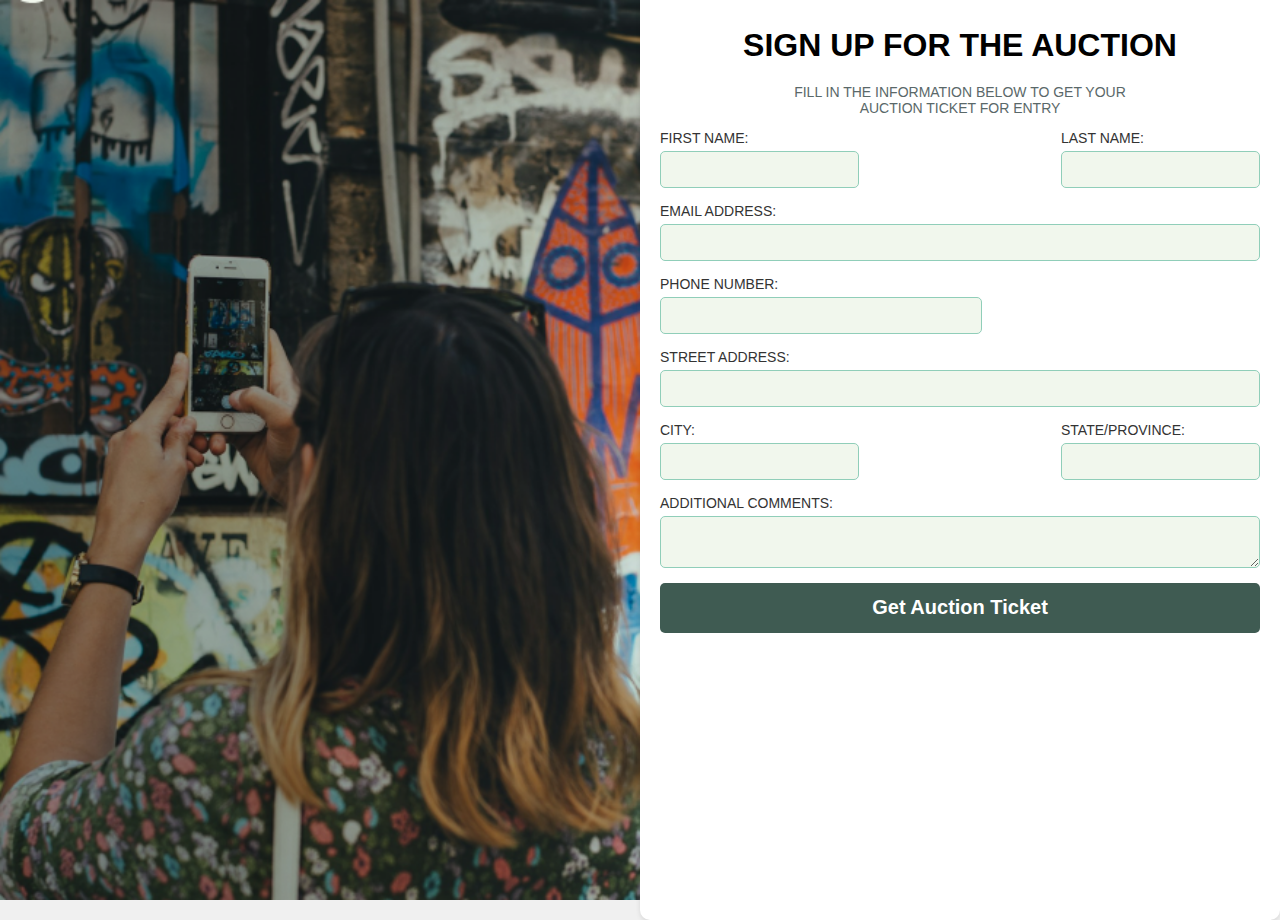
==== registration.html @ 7e2beb2d "initial commit" ====
<!DOCTYPE html>
<html lang="en">

<head>
    <meta charset="utf-8">
    <meta name="viewport" content="width=device-width, initial-scale=1.0">
    <title>Auction Sign-Up Form</title>
    <link rel="stylesheet" href="assets/css/registration.css">
</head>

<body>
    <img src="assets/registeration.png" alt="register">

    <div class="container">
        <h2 align="center">Sign Up for the Auction</h2>
        <p align="center" style="font-size: 14px; text-transform: uppercase; color: #5a6869;">Fill in the information below to get your<br>auction ticket for entry</p>
        <form id="registration-form">
            <div class="input-group">
                <div>
                    <label for="firstName">First Name:</label>
                    <input type="text" id="firstName" name="firstName">
                </div>

                <div>
                    <label for="lastName">Last Name:</label>
                    <input type="text" id="lastName" name="lastName">
                </div>
            </div>

            <label for="email">Email Address:</label>
            <input type="email" id="email" name="email">

            <label for="phone">Phone Number:</label>
            <input type="tel" id="phone" name="phone">

            <label for="address">Street Address:</label>
            <input type="text" id="address" name="address">

            <div class="input-group">
                <div>
                    <label for="city">City:</label>
                    <input type="text" id="city" name="city">

                </div>
                <div>    
                    <label for="state">State/Province:</label>
                    <input type="text" id="state" name="state">
                </div>
            </div>

            <label for="comments">Additional Comments:</label>
            <textarea id="comments" name="comments"></textarea>

            <button type="submit">Get Auction Ticket</button>
        </form>
    </div>

    <div class="success-modal" id="success-modal">
        <div class="success-content">
            <div class="checkmark">
                <img src="assets/checkmark.png" alt="">
            </div>
            <div>
                <h2 class="success-title">TICKET<br>REGISTERED</h2>
                <p class="success-message">Kindly check your email to save/<br>print your auction ticket</p>
            </div>
        </div>
    </div>



    <script>
        document.getElementById('registration-form').addEventListener('submit', function(e) {
            e.preventDefault();
            const modal = document.getElementById('success-modal');
            modal.classList.add('active');
        });

        function closeModal() {
            const modal = document.getElementById('success-modal');
            modal.classList.remove('active');
        }

        // Close modal when clicking outside
        document.getElementById('success-modal').addEventListener('click', function(e) {
            if (e.target === this) {
                closeModal();
            }
        });

        // Close modal with Escape key
        document.addEventListener('keydown', function(e) {
            if (e.key === 'Escape') {
                closeModal();
            }
        });
    </script>
</body>

</html>
---- assets/css/registration.css ----
body {
    font-family: Arial, sans-serif;
    margin: 0;
    width: 100%;
    height: 100vh;
    padding: 0;
    display: flex;
    align-items: center;
    background-color: #f0f0f0;
}
img{
    width: 50%;
    /* float: left; */
    height: 100%;
    object-fit: cover;

}
.container {
    /* float: right; */
    width: 50%;
    height: 100%;
    margin: 0 auto;
    padding: 20px;
    background-color: #fff;
    border-radius: 10px;
    box-shadow: 0 2px 5px rgba(0, 0, 0, 0.1);
}

h2 {
    text-align: center;
    text-transform: uppercase;
    font-size: 32px;
    margin-bottom: 20px;
}

form {
    display: flex;
    flex-direction: column;
}

label {
    margin-bottom: 5px;
    display: block;
    color: rgb(51, 51, 51);
    font-size: 14px;
    font-weight: 300;
    text-transform: uppercase;
}
#phone{
    width: 50%;
}

input,
textarea {
    padding: 10px;
    outline: none;
    margin-bottom: 15px;
    border: 1px solid #90ceb9;
    background: #F1F7ED;
    border-radius: 5px;
}

button {
    width: 100%;
    background: #3F5B52;
    color: white;
    /* padding: 10px; */
    outline: none;
    border: 0;
    font-weight: 700;
    border-radius: 5px;
    height: 50px;
    font-size: 20px;
}
.input-group{
    display: flex;
    align-items: center;
    justify-content: space-between;
    width: 100%;
}

/* Success Modal */
.success-modal {
    position: fixed;
    top: 0;
    left: 0;
    width: 100%;
    height: 100%;
    background: rgba(0, 0, 0, 0.8);
    display: flex;
    align-items: center;
    justify-content: center;
    z-index: 1000;
    opacity: 0;
    visibility: hidden;
    transition: opacity 0.3s, visibility 0.3s;
}

.success-modal.active {
    opacity: 1;
    visibility: visible;
}

.success-content {
    background: white;
    display: flex;
    align-items: center;
    justify-content: space-around;
    padding: 2rem;
    border-radius: 30px;
    text-align: center;
    transform: scale(0.7);
    opacity: 0;
    transition: transform 0.3s, opacity 0.3s;
}

.success-modal.active .success-content {
    transform: scale(1);
    opacity: 1;
}

.checkmark {
    /* width: 80px; */
    /* height: 80px; */
    border-radius: 50%;
    display: flex;
    align-items: center;
    justify-content: center;
    margin: 0 auto 1.5rem;
    position: relative;
}
.checkmark img{
    height: 200px;
    width: 200px;
}

.success-title {
    font-size: 3rem;
    font-weight: bold;
    color: #333;
    margin-bottom: 1rem;
}

.success-message {
    color: #666;
    margin-bottom: 2rem;
}

@media (max-width: 768px) {
    .registration-container {
        padding: 1.5rem;
    }
}

@media (max-width: 768px){
    body{
        display: flex;
        align-items: center;
        flex-direction: column;
        width: 100%;
        overflow-x: hidden;
        overflow-y: auto;
    }
    .container, img{
        width: 100%;
    }
}
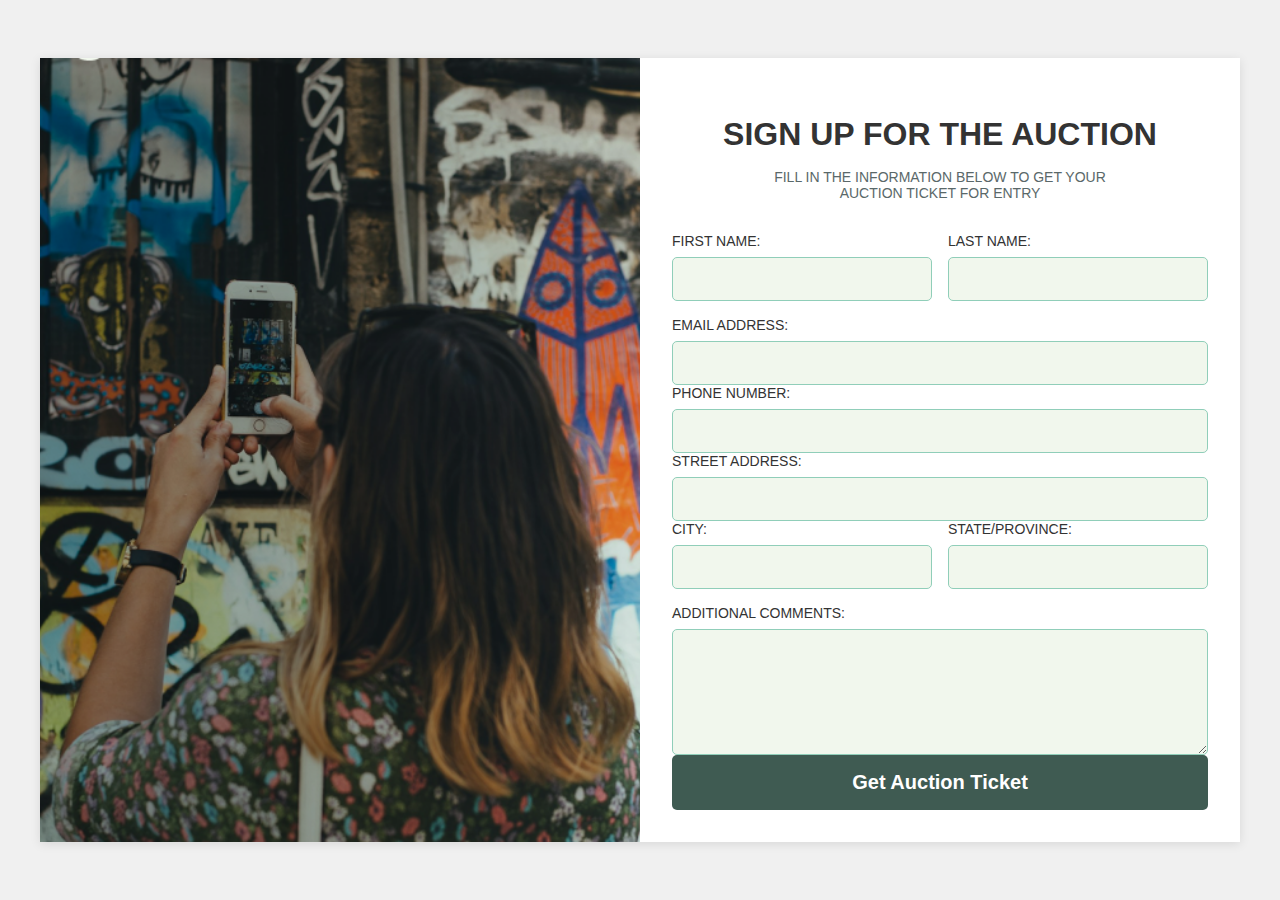
==== commit e3f7a2d2: "made responsive" ====
--- a/registration.html
+++ b/registration.html
@@ -9,56 +9,65 @@
 </head>
 
 <body>
-    <img src="assets/registeration.png" alt="register">
+    <div class="registration-container">
+        <img src="assets/registeration.png" alt="register" class="registration-image">
 
-    <div class="container">
-        <h2 align="center">Sign Up for the Auction</h2>
-        <p align="center" style="font-size: 14px; text-transform: uppercase; color: #5a6869;">Fill in the information below to get your<br>auction ticket for entry</p>
-        <form id="registration-form">
-            <div class="input-group">
-                <div>
-                    <label for="firstName">First Name:</label>
-                    <input type="text" id="firstName" name="firstName">
+        <div class="form-container">
+            <h2>Sign Up for the Auction</h2>
+            <p class="subtitle">Fill in the information below to get your<br>auction ticket for entry</p>
+            <form id="registration-form">
+                <div class="input-group">
+                    <div class="input-field">
+                        <label for="firstName">First Name:</label>
+                        <input type="text" id="firstName" name="firstName" required>
+                    </div>
+
+                    <div class="input-field">
+                        <label for="lastName">Last Name:</label>
+                        <input type="text" id="lastName" name="lastName" required>
+                    </div>
                 </div>
 
-                <div>
-                    <label for="lastName">Last Name:</label>
-                    <input type="text" id="lastName" name="lastName">
+                <div class="input-field">
+                    <label for="email">Email Address:</label>
+                    <input type="email" id="email" name="email" required>
                 </div>
-            </div>
 
-            <label for="email">Email Address:</label>
-            <input type="email" id="email" name="email">
+                <div class="input-field">
+                    <label for="phone">Phone Number:</label>
+                    <input type="tel" id="phone" name="phone" required>
+                </div>
 
-            <label for="phone">Phone Number:</label>
-            <input type="tel" id="phone" name="phone">
+                <div class="input-field">
+                    <label for="address">Street Address:</label>
+                    <input type="text" id="address" name="address" required>
+                </div>
 
-            <label for="address">Street Address:</label>
-            <input type="text" id="address" name="address">
+                <div class="input-group">
+                    <div class="input-field">
+                        <label for="city">City:</label>
+                        <input type="text" id="city" name="city" required>
+                    </div>
+                    <div class="input-field">    
+                        <label for="state">State/Province:</label>
+                        <input type="text" id="state" name="state" required>
+                    </div>
+                </div>
 
-            <div class="input-group">
-                <div>
-                    <label for="city">City:</label>
-                    <input type="text" id="city" name="city">
+                <div class="input-field">
+                    <label for="comments">Additional Comments:</label>
+                    <textarea id="comments" name="comments"></textarea>
+                </div>
 
-                </div>
-                <div>    
-                    <label for="state">State/Province:</label>
-                    <input type="text" id="state" name="state">
-                </div>
-            </div>
-
-            <label for="comments">Additional Comments:</label>
-            <textarea id="comments" name="comments"></textarea>
-
-            <button type="submit">Get Auction Ticket</button>
-        </form>
+                <button type="submit">Get Auction Ticket</button>
+            </form>
+        </div>
     </div>
 
     <div class="success-modal" id="success-modal">
         <div class="success-content">
             <div class="checkmark">
-                <img src="assets/checkmark.png" alt="">
+                <img src="assets/checkmark.png" alt="Success">
             </div>
             <div>
                 <h2 class="success-title">TICKET<br>REGISTERED</h2>
@@ -66,8 +75,6 @@
             </div>
         </div>
     </div>
-
-
 
     <script>
         document.getElementById('registration-form').addEventListener('submit', function(e) {
@@ -97,4 +104,5 @@
     </script>
 </body>
 
-</html>+</html>
+
--- a/assets/css/registration.css
+++ b/assets/css/registration.css
@@ -1,36 +1,47 @@
 body {
     font-family: Arial, sans-serif;
     margin: 0;
+    padding: 0;
+    min-height: 100vh;
+    background-color: #f0f0f0;
+    display: flex;
+    justify-content: center;
+    align-items: center;
+}
+
+.registration-container {
+    display: flex;
     width: 100%;
-    height: 100vh;
-    padding: 0;
-    display: flex;
-    align-items: center;
-    background-color: #f0f0f0;
-}
-img{
+    max-width: 1200px;
+    background-color: #fff;
+    box-shadow: 0 2px 10px rgba(0, 0, 0, 0.1);
+}
+
+.registration-image {
     width: 50%;
-    /* float: left; */
-    height: 100%;
     object-fit: cover;
-
-}
-.container {
-    /* float: right; */
+}
+
+.form-container {
     width: 50%;
-    height: 100%;
-    margin: 0 auto;
-    padding: 20px;
-    background-color: #fff;
-    border-radius: 10px;
-    box-shadow: 0 2px 5px rgba(0, 0, 0, 0.1);
+    padding: 2rem;
+    box-sizing: border-box;
 }
 
 h2 {
     text-align: center;
     text-transform: uppercase;
-    font-size: 32px;
-    margin-bottom: 20px;
+    font-size: 2rem;
+    margin-bottom: 1rem;
+    color: #333;
+}
+
+.subtitle {
+    text-align: center;
+    font-size: 0.875rem;
+    text-transform: uppercase;
+    color: #5a6869;
+    margin-bottom: 2rem;
 }
 
 form {
@@ -38,45 +49,54 @@
     flex-direction: column;
 }
 
+.input-group {
+    display: flex;
+    gap: 1rem;
+    margin-bottom: 1rem;
+}
+
+.input-field {
+    flex: 1;
+    display: flex;
+    flex-direction: column;
+}
+
 label {
-    margin-bottom: 5px;
-    display: block;
-    color: rgb(51, 51, 51);
-    font-size: 14px;
+    margin-bottom: 0.5rem;
+    color: #333;
+    font-size: 0.875rem;
     font-weight: 300;
     text-transform: uppercase;
 }
-#phone{
-    width: 50%;
-}
 
 input,
 textarea {
-    padding: 10px;
-    outline: none;
-    margin-bottom: 15px;
+    padding: 0.75rem;
     border: 1px solid #90ceb9;
     background: #F1F7ED;
     border-radius: 5px;
+    font-size: 1rem;
+}
+
+textarea {
+    resize: vertical;
+    min-height: 100px;
 }
 
 button {
-    width: 100%;
     background: #3F5B52;
     color: white;
-    /* padding: 10px; */
-    outline: none;
-    border: 0;
+    border: none;
+    padding: 1rem;
+    font-size: 1.25rem;
     font-weight: 700;
     border-radius: 5px;
-    height: 50px;
-    font-size: 20px;
-}
-.input-group{
-    display: flex;
-    align-items: center;
-    justify-content: space-between;
-    width: 100%;
+    cursor: pointer;
+    transition: background-color 0.3s;
+}
+
+button:hover {
+    background: #2c413a;
 }
 
 /* Success Modal */
@@ -120,22 +140,19 @@
 }
 
 .checkmark {
-    /* width: 80px; */
-    /* height: 80px; */
-    border-radius: 50%;
     display: flex;
     align-items: center;
     justify-content: center;
-    margin: 0 auto 1.5rem;
-    position: relative;
-}
-.checkmark img{
-    height: 200px;
-    width: 200px;
+    margin-right: 2rem;
+}
+
+.checkmark img {
+    width: 100px;
+    height: 100px;
 }
 
 .success-title {
-    font-size: 3rem;
+    font-size: 2rem;
     font-weight: bold;
     color: #333;
     margin-bottom: 1rem;
@@ -143,25 +160,93 @@
 
 .success-message {
     color: #666;
-    margin-bottom: 2rem;
+}
+
+@media (max-width: 1024px) {
+    .registration-container {
+        flex-direction: column;
+    }
+
+    .registration-image,
+    .form-container {
+        width: 100%;
+    }
+
+    .registration-image {
+        height: 200px;
+    }
 }
 
 @media (max-width: 768px) {
+    body {
+        background-color: #fff;
+    }
+
     .registration-container {
+        box-shadow: none;
+    }
+
+    .form-container {
         padding: 1.5rem;
     }
-}
-
-@media (max-width: 768px){
-    body{
-        display: flex;
-        align-items: center;
+
+    h2 {
+        font-size: 1.5rem;
+    }
+
+    .input-group {
         flex-direction: column;
-        width: 100%;
-        overflow-x: hidden;
-        overflow-y: auto;
-    }
-    .container, img{
-        width: 100%;
-    }
-}+        gap: 0;
+    }
+
+    button {
+        font-size: 1rem;
+    }
+
+    .success-content {
+        flex-direction: column;
+        padding: 1.5rem;
+    }
+
+    .checkmark {
+        margin-right: 0;
+        margin-bottom: 1rem;
+    }
+
+    .checkmark img {
+        width: 80px;
+        height: 80px;
+    }
+
+    .success-title {
+        font-size: 1.5rem;
+    }
+}
+
+@media (max-width: 480px) {
+    .form-container {
+        padding: 1rem;
+    }
+
+    h2 {
+        font-size: 1.25rem;
+    }
+
+    .subtitle {
+        font-size: 0.75rem;
+    }
+
+    input,
+    textarea {
+        font-size: 0.875rem;
+    }
+
+    .success-title {
+        font-size: 1.25rem;
+    }
+
+    .success-message {
+        font-size: 0.875rem;
+    }
+}
+
